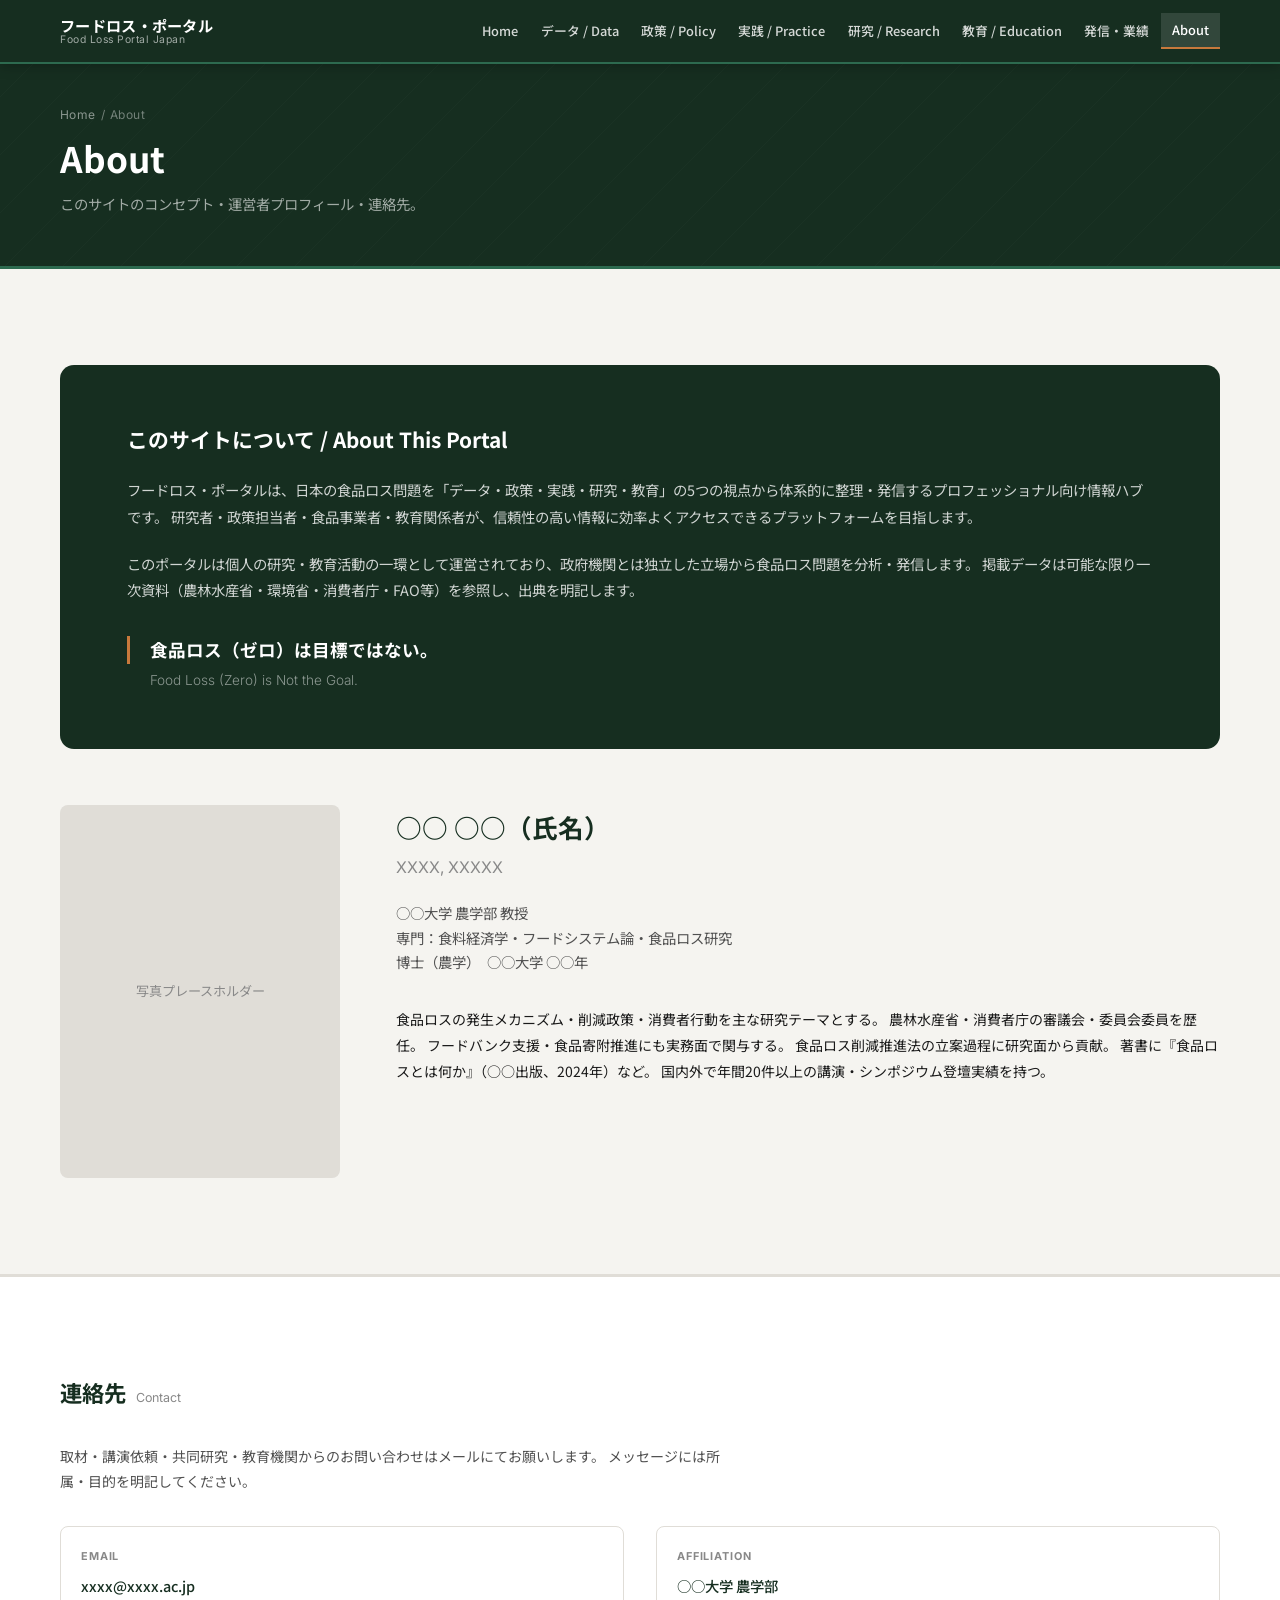
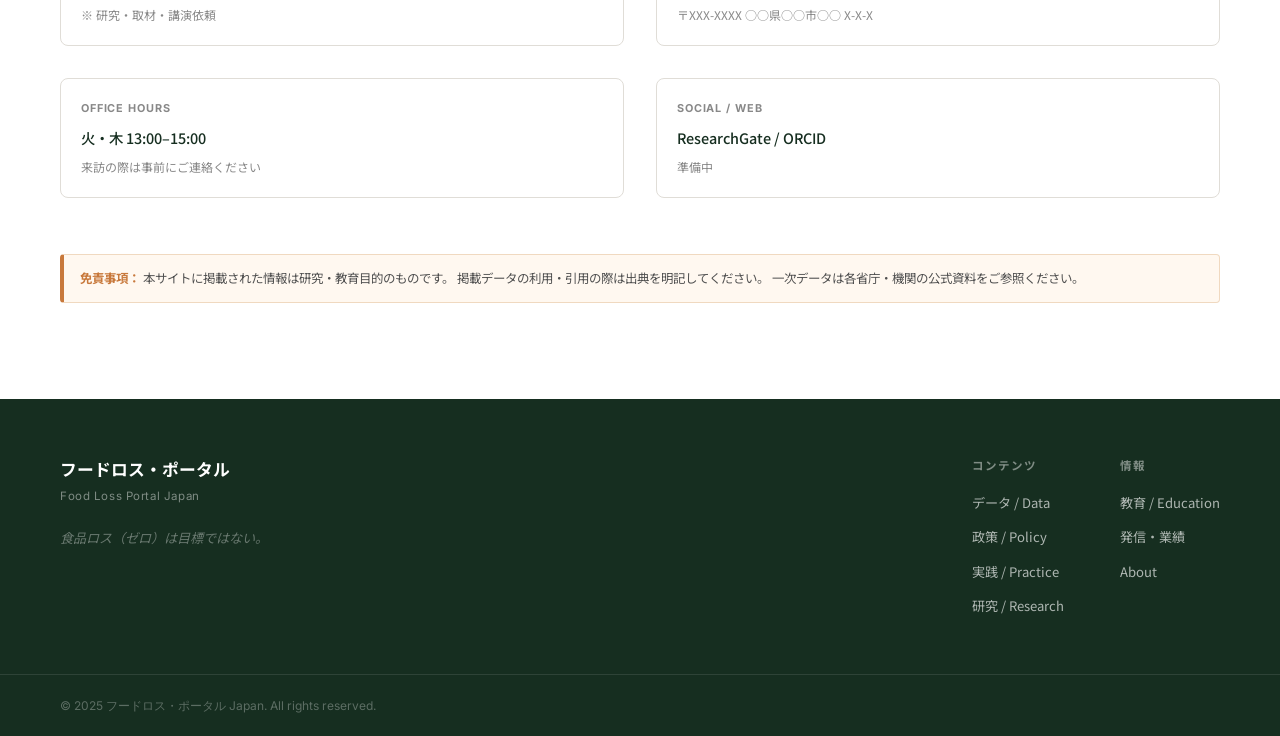
==== about.html @ 2dd3fa4f "first commit" ====
<!DOCTYPE html>
<html lang="ja">
<head>
  <meta charset="UTF-8">
  <meta name="viewport" content="width=device-width, initial-scale=1.0">
  <title>About | フードロス・ポータル</title>
  <link rel="preconnect" href="https://fonts.googleapis.com">
  <link rel="preconnect" href="https://fonts.gstatic.com" crossorigin>
  <link href="https://fonts.googleapis.com/css2?family=Noto+Sans+JP:wght@300;400;500;700&family=Inter:wght@300;400;500;600;700&display=swap" rel="stylesheet">
  <link rel="stylesheet" href="css/style.css">
  <link rel="stylesheet" href="css/pages.css">
  <style>
    .contact-grid {
      display: grid;
      grid-template-columns: 1fr 1fr;
      gap: var(--sp-lg);
      margin-top: var(--sp-lg);
    }
    .contact-item {
      background: var(--c-surface);
      border: 1px solid var(--c-border);
      border-radius: var(--radius-md);
      padding: var(--sp-md);
      display: flex;
      flex-direction: column;
      gap: 0.4rem;
    }
    .contact-label {
      font-family: var(--font-en);
      font-size: 0.68rem;
      font-weight: 700;
      letter-spacing: 0.08em;
      color: var(--c-text-muted);
      text-transform: uppercase;
    }
    .contact-value {
      font-size: 0.9rem;
      color: var(--c-primary);
      font-weight: 500;
    }
    .contact-note { font-size: 0.75rem; color: var(--c-text-muted); }

    .site-concept-box {
      background: var(--c-primary);
      border-radius: var(--radius-lg);
      padding: var(--sp-xl) calc(var(--sp-xl) * 1.2);
      color: rgba(255,255,255,0.8);
      margin-bottom: var(--sp-xl);
    }
    .site-concept-box h2 { font-size: 1.3rem; color: #fff; margin-bottom: var(--sp-md); }
    .site-concept-box p { font-size: 0.9rem; line-height: 1.85; margin-bottom: var(--sp-md); }
    .site-concept-tagline {
      font-size: 1.1rem;
      font-weight: 700;
      color: #fff;
      border-left: 3px solid var(--c-accent);
      padding-left: var(--sp-md);
      margin-top: var(--sp-lg);
      line-height: 1.6;
    }
    .site-concept-tagline-en {
      font-family: var(--font-en);
      font-size: 0.85rem;
      font-weight: 300;
      color: rgba(255,255,255,0.5);
      margin-top: 0.3rem;
      padding-left: calc(var(--sp-md) + 3px);
    }

    @media (max-width: 640px) {
      .contact-grid { grid-template-columns: 1fr; }
    }
  </style>
</head>
<body>

  <header class="site-header" id="site-header">
    <div class="header-inner">
      <a href="index.html" class="nav-brand">
        <span class="brand-ja">フードロス・ポータル</span>
        <span class="brand-en">Food Loss Portal Japan</span>
      </a>
      <nav class="nav-main" id="nav-main">
        <ul>
          <li><a href="index.html">Home</a></li>
          <li><a href="data.html"><span lang="ja">データ</span> / Data</a></li>
          <li><a href="policy.html"><span lang="ja">政策</span> / Policy</a></li>
          <li><a href="practice.html"><span lang="ja">実践</span> / Practice</a></li>
          <li><a href="research.html"><span lang="ja">研究</span> / Research</a></li>
          <li><a href="education.html"><span lang="ja">教育</span> / Education</a></li>
          <li><a href="outreach.html"><span lang="ja">発信・業績</span></a></li>
          <li><a href="about.html" class="active">About</a></li>
        </ul>
      </nav>
      <button class="nav-toggle" id="nav-toggle" aria-expanded="false" aria-controls="nav-main" aria-label="メニューを開閉する">
        <span></span><span></span><span></span>
      </button>
    </div>
  </header>

  <section class="page-hero">
    <div class="container">
      <p class="page-breadcrumb"><a href="index.html">Home</a><span class="sep">/</span>About</p>
      <h1 class="page-title">
        <span lang="ja">About</span>
      </h1>
      <p class="page-desc" lang="ja">
        このサイトのコンセプト・運営者プロフィール・連絡先。
      </p>
    </div>
  </section>

  <main>

    <!-- サイトコンセプト -->
    <section class="data-section">
      <div class="container">
        <div class="site-concept-box">
          <h2>このサイトについて / About This Portal</h2>
          <p lang="ja">
            フードロス・ポータルは、日本の食品ロス問題を「データ・政策・実践・研究・教育」の5つの視点から体系的に整理・発信するプロフェッショナル向け情報ハブです。
            研究者・政策担当者・食品事業者・教育関係者が、信頼性の高い情報に効率よくアクセスできるプラットフォームを目指します。
          </p>
          <p lang="ja">
            このポータルは個人の研究・教育活動の一環として運営されており、政府機関とは独立した立場から食品ロス問題を分析・発信します。
            掲載データは可能な限り一次資料（農林水産省・環境省・消費者庁・FAO等）を参照し、出典を明記します。
          </p>
          <div class="site-concept-tagline" lang="ja">食品ロス（ゼロ）は目標ではない。</div>
          <div class="site-concept-tagline-en">Food Loss (Zero) is Not the Goal.</div>
        </div>

        <!-- プロフィール -->
        <div class="profile-grid">
          <div class="profile-photo" lang="ja">写真プレースホルダー</div>
          <div>
            <div class="profile-name" lang="ja">○○ ○○（氏名）</div>
            <div class="profile-name-en">XXXX, XXXXX</div>
            <div class="profile-affiliation" lang="ja">
              ○○大学 農学部 教授<br>
              専門：食料経済学・フードシステム論・食品ロス研究<br>
              博士（農学）　○○大学 ○○年
            </div>
            <div class="profile-bio" lang="ja">
              食品ロスの発生メカニズム・削減政策・消費者行動を主な研究テーマとする。
              農林水産省・消費者庁の審議会・委員会委員を歴任。
              フードバンク支援・食品寄附推進にも実務面で関与する。
              食品ロス削減推進法の立案過程に研究面から貢献。
              著書に『食品ロスとは何か』（○○出版、2024年）など。
              国内外で年間20件以上の講演・シンポジウム登壇実績を持つ。
            </div>
          </div>
        </div>
      </div>
    </section>

    <!-- 連絡先 -->
    <section class="data-section" id="contact" style="background: var(--c-surface);">
      <div class="container">
        <div class="data-section-header">
          <h2>連絡先 <span class="en-sub">Contact</span></h2>
        </div>
        <p class="section-lead" lang="ja">
          取材・講演依頼・共同研究・教育機関からのお問い合わせはメールにてお願いします。
          メッセージには所属・目的を明記してください。
        </p>
        <div class="contact-grid">
          <div class="contact-item">
            <div class="contact-label">Email</div>
            <div class="contact-value">xxxx@xxxx.ac.jp</div>
            <div class="contact-note" lang="ja">※ 研究・取材・講演依頼</div>
          </div>
          <div class="contact-item">
            <div class="contact-label">Affiliation</div>
            <div class="contact-value" lang="ja">○○大学 農学部</div>
            <div class="contact-note">〒XXX-XXXX ○○県○○市○○ X-X-X</div>
          </div>
          <div class="contact-item">
            <div class="contact-label">Office Hours</div>
            <div class="contact-value" lang="ja">火・木 13:00–15:00</div>
            <div class="contact-note" lang="ja">来訪の際は事前にご連絡ください</div>
          </div>
          <div class="contact-item">
            <div class="contact-label">Social / Web</div>
            <div class="contact-value">ResearchGate / ORCID</div>
            <div class="contact-note" lang="ja">準備中</div>
          </div>
        </div>

        <div class="method-note" style="margin-top: var(--sp-xl);">
          <strong>免責事項：</strong>
          本サイトに掲載された情報は研究・教育目的のものです。
          掲載データの利用・引用の際は出典を明記してください。
          一次データは各省庁・機関の公式資料をご参照ください。
        </div>
      </div>
    </section>

  </main>

  <footer class="site-footer">
    <div class="container footer-inner">
      <div class="footer-brand">
        <p class="footer-title">フードロス・ポータル</p>
        <p class="footer-subtitle">Food Loss Portal Japan</p>
        <p class="footer-tagline">食品ロス（ゼロ）は目標ではない。</p>
      </div>
      <nav class="footer-nav">
        <div class="footer-nav-col">
          <h4>コンテンツ</h4>
          <ul>
            <li><a href="data.html">データ / Data</a></li>
            <li><a href="policy.html">政策 / Policy</a></li>
            <li><a href="practice.html">実践 / Practice</a></li>
            <li><a href="research.html">研究 / Research</a></li>
          </ul>
        </div>
        <div class="footer-nav-col">
          <h4>情報</h4>
          <ul>
            <li><a href="education.html">教育 / Education</a></li>
            <li><a href="outreach.html">発信・業績</a></li>
            <li><a href="about.html">About</a></li>
          </ul>
        </div>
      </nav>
    </div>
    <div class="footer-bottom">
      <div class="container">
        <p>&copy; 2025 フードロス・ポータル Japan. All rights reserved.</p>
      </div>
    </div>
  </footer>

  <script src="js/main.js"></script>
</body>
</html>
---- css/style.css ----
/* ==========================================================
   FOOD LOSS PORTAL JAPAN — Main Stylesheet
   ========================================================== */

/* ---------- Custom Properties ---------- */
:root {
  /* Palette */
  --c-primary:        #162E20;   /* deep forest green */
  --c-primary-mid:    #1E4030;
  --c-primary-light:  #2D6A4F;
  --c-accent:         #C8793C;   /* warm amber */
  --c-accent-light:   #E09B5C;
  --c-bg:             #F5F4F0;   /* warm off-white */
  --c-surface:        #FFFFFF;
  --c-text:           #1A1A1A;
  --c-text-sub:       #505050;
  --c-text-muted:     #888888;
  --c-border:         #E0DDD7;
  --c-border-dark:    #C8C4BC;

  /* Typography */
  --font-jp: 'Noto Sans JP', 'Hiragino Kaku Gothic Pro', 'Yu Gothic Medium', 'Yu Gothic', sans-serif;
  --font-en: 'Inter', 'Helvetica Neue', Arial, sans-serif;

  /* Spacing */
  --sp-xs:  0.375rem;
  --sp-sm:  0.75rem;
  --sp-md:  1.25rem;
  --sp-lg:  2rem;
  --sp-xl:  3.5rem;
  --sp-2xl: 6rem;

  /* Sizes */
  --nav-h:       64px;
  --max-w:       1160px;
  --radius-sm:   4px;
  --radius-md:   8px;
  --radius-lg:   14px;

  /* Shadows */
  --sh-sm: 0 1px 4px rgba(0,0,0,0.07);
  --sh-md: 0 4px 16px rgba(0,0,0,0.09);
  --sh-lg: 0 8px 32px rgba(0,0,0,0.12);
}

/* ---------- Reset ---------- */
*, *::before, *::after { box-sizing: border-box; margin: 0; padding: 0; }
html { scroll-behavior: smooth; -webkit-text-size-adjust: 100%; }
body {
  font-family: var(--font-jp);
  font-size: 1rem;
  line-height: 1.75;
  color: var(--c-text);
  background: var(--c-bg);
}
img, svg { display: block; max-width: 100%; }
a { color: inherit; text-decoration: none; }
ul { list-style: none; }
button { cursor: pointer; background: none; border: none; font: inherit; }

/* ---------- Utility ---------- */
.container {
  width: min(var(--max-w), 100% - 2rem);
  margin-inline: auto;
}
.en { font-family: var(--font-en); }

/* ==========================================================
   HEADER / NAVIGATION
   ========================================================== */
.site-header {
  position: sticky;
  top: 0;
  z-index: 100;
  height: var(--nav-h);
  background: var(--c-primary);
  border-bottom: 2px solid var(--c-primary-light);
  box-shadow: 0 2px 12px rgba(0,0,0,0.25);
}

.header-inner {
  display: flex;
  align-items: center;
  justify-content: space-between;
  height: 100%;
  width: min(var(--max-w), 100% - 2rem);
  margin-inline: auto;
  gap: var(--sp-md);
}

/* Brand */
.nav-brand {
  display: flex;
  flex-direction: column;
  line-height: 1.2;
  flex-shrink: 0;
}
.brand-ja {
  font-size: 0.95rem;
  font-weight: 700;
  color: #fff;
  letter-spacing: 0.02em;
}
.brand-en {
  font-family: var(--font-en);
  font-size: 0.65rem;
  font-weight: 400;
  color: rgba(255,255,255,0.6);
  letter-spacing: 0.05em;
}

/* Nav links */
.nav-main ul {
  display: flex;
  align-items: center;
  gap: 0;
}
.nav-main a {
  display: block;
  padding: 0.35rem 0.7rem;
  font-size: 0.8rem;
  font-weight: 500;
  color: rgba(255,255,255,0.82);
  border-radius: var(--radius-sm);
  transition: color 0.2s, background 0.2s;
  white-space: nowrap;
}
.nav-main a:hover,
.nav-main a.active {
  color: #fff;
  background: rgba(255,255,255,0.12);
}
.nav-main a.active {
  border-bottom: 2px solid var(--c-accent);
  border-radius: 0;
}

/* Hamburger */
.nav-toggle {
  display: none;
  flex-direction: column;
  gap: 5px;
  padding: 6px;
  flex-shrink: 0;
}
.nav-toggle span {
  display: block;
  width: 22px;
  height: 2px;
  background: rgba(255,255,255,0.85);
  border-radius: 2px;
  transition: transform 0.25s, opacity 0.25s;
}
.nav-toggle.open span:nth-child(1) { transform: translateY(7px) rotate(45deg); }
.nav-toggle.open span:nth-child(2) { opacity: 0; }
.nav-toggle.open span:nth-child(3) { transform: translateY(-7px) rotate(-45deg); }

/* ==========================================================
   HERO
   ========================================================== */
.hero {
  position: relative;
  min-height: 88vh;
  display: flex;
  align-items: center;
  background: var(--c-primary);
  overflow: hidden;
}

/* Geometric background accent */
.hero-bg-accent {
  position: absolute;
  inset: 0;
  background:
    linear-gradient(135deg, rgba(44,106,79,0.5) 0%, transparent 60%),
    repeating-linear-gradient(
      -45deg,
      transparent,
      transparent 40px,
      rgba(255,255,255,0.018) 40px,
      rgba(255,255,255,0.018) 41px
    );
  pointer-events: none;
}

.hero-content {
  position: relative;
  z-index: 1;
  padding-block: var(--sp-2xl);
}

.hero-tagline {
  margin-bottom: var(--sp-lg);
}

.tagline-ja {
  font-size: clamp(2.4rem, 6vw, 4rem);
  font-weight: 700;
  color: #fff;
  line-height: 1.25;
  letter-spacing: -0.01em;
}

.tagline-divider {
  width: 3rem;
  height: 2px;
  background: var(--c-accent);
  margin-block: var(--sp-md);
}

.tagline-en {
  font-family: var(--font-en);
  font-size: clamp(1.2rem, 3vw, 2rem);
  font-weight: 300;
  color: rgba(255,255,255,0.65);
  line-height: 1.35;
  letter-spacing: 0.01em;
}

.hero-sub {
  font-size: clamp(0.875rem, 1.8vw, 1rem);
  color: rgba(255,255,255,0.6);
  line-height: 1.85;
  margin-bottom: var(--sp-xl);
  max-width: 520px;
}

.hero-cta {
  display: flex;
  flex-wrap: wrap;
  gap: var(--sp-sm);
}

/* Buttons */
.btn {
  display: inline-flex;
  align-items: center;
  gap: 0.4em;
  padding: 0.7rem 1.6rem;
  font-family: var(--font-jp);
  font-size: 0.875rem;
  font-weight: 500;
  border-radius: var(--radius-sm);
  transition: all 0.2s;
}
.btn-primary {
  background: var(--c-accent);
  color: #fff;
  border: 1.5px solid var(--c-accent);
}
.btn-primary:hover {
  background: var(--c-accent-light);
  border-color: var(--c-accent-light);
  transform: translateY(-1px);
  box-shadow: var(--sh-md);
}
.btn-ghost {
  background: transparent;
  color: rgba(255,255,255,0.8);
  border: 1.5px solid rgba(255,255,255,0.3);
}
.btn-ghost:hover {
  background: rgba(255,255,255,0.1);
  border-color: rgba(255,255,255,0.6);
  color: #fff;
}

/* ==========================================================
   SHARED SECTION LAYOUT
   ========================================================== */
.section {
  padding-block: var(--sp-2xl);
}

.section-header {
  display: flex;
  align-items: baseline;
  justify-content: space-between;
  flex-wrap: wrap;
  gap: var(--sp-sm);
  margin-bottom: var(--sp-xl);
  padding-bottom: var(--sp-md);
  border-bottom: 1px solid var(--c-border-dark);
}
.section-header h2 {
  display: flex;
  flex-wrap: wrap;
  align-items: baseline;
  gap: 0.5rem;
  font-size: 1.5rem;
  font-weight: 700;
  color: var(--c-primary);
}
.en-label {
  font-family: var(--font-en);
  font-size: 0.85rem;
  font-weight: 400;
  color: var(--c-text-muted);
  letter-spacing: 0.03em;
}
.section-note {
  font-size: 0.78rem;
  color: var(--c-text-muted);
}
.view-all {
  font-family: var(--font-en);
  font-size: 0.82rem;
  color: var(--c-primary-light);
  font-weight: 500;
  transition: color 0.2s;
  flex-shrink: 0;
}
.view-all:hover { color: var(--c-accent); }

/* ==========================================================
   METRICS
   ========================================================== */
.metrics-section { background: var(--c-surface); }

.metrics-grid {
  display: grid;
  grid-template-columns: repeat(auto-fit, minmax(220px, 1fr));
  gap: var(--sp-md);
}

.metric-card {
  padding: var(--sp-lg);
  border: 1px solid var(--c-border);
  border-radius: var(--radius-md);
  background: var(--c-bg);
  border-left: 4px solid var(--c-border-dark);
  transition: box-shadow 0.2s, transform 0.2s;
}
.metric-card:hover {
  box-shadow: var(--sh-md);
  transform: translateY(-2px);
}
.metric-card.accent-card {
  border-left-color: var(--c-accent);
  background: #fdf8f4;
}

.metric-number {
  font-family: var(--font-en);
  font-size: 2.6rem;
  font-weight: 700;
  color: var(--c-primary);
  line-height: 1;
  margin-bottom: 0.4rem;
}
.metric-unit {
  font-size: 1rem;
  font-weight: 400;
  font-family: var(--font-jp);
  margin-left: 0.15em;
  color: var(--c-text-sub);
}
.metric-desc p {
  font-size: 0.85rem;
  color: var(--c-text-sub);
  line-height: 1.45;
}
.metric-desc p.en {
  font-size: 0.78rem;
  color: var(--c-text-muted);
  margin-top: 0.15rem;
}
.metric-delta {
  margin-top: var(--sp-sm);
  font-size: 0.75rem;
  color: var(--c-text-muted);
}
.delta-down { color: #2D7A40; font-weight: 500; }

/* ==========================================================
   CONTENTS GRID
   ========================================================== */
.contents-section { background: var(--c-bg); }

.contents-grid {
  display: grid;
  grid-template-columns: repeat(auto-fill, minmax(300px, 1fr));
  gap: var(--sp-sm);
}

.content-card {
  display: grid;
  grid-template-columns: 2.5rem 1fr auto;
  align-items: center;
  gap: var(--sp-md);
  padding: var(--sp-md) var(--sp-lg);
  background: var(--c-surface);
  border: 1px solid var(--c-border);
  border-radius: var(--radius-md);
  transition: border-color 0.2s, box-shadow 0.2s, transform 0.2s;
  cursor: pointer;
}
.content-card:hover {
  border-color: var(--c-primary-light);
  box-shadow: var(--sh-md);
  transform: translateY(-2px);
}
.content-card:hover .card-arrow {
  color: var(--c-accent);
  transform: translateX(4px);
}

.card-marker {
  font-family: var(--font-en);
  font-size: 0.7rem;
  font-weight: 700;
  letter-spacing: 0.08em;
  color: var(--c-text-muted);
  padding-top: 0.1rem;
}

.card-body h3 {
  font-size: 1rem;
  font-weight: 700;
  color: var(--c-primary);
  margin-bottom: 0.3rem;
}
.card-en {
  font-family: var(--font-en);
  font-size: 0.75rem;
  font-weight: 400;
  color: var(--c-text-muted);
}
.card-body p {
  font-size: 0.8rem;
  color: var(--c-text-sub);
  line-height: 1.55;
}

.card-arrow {
  font-family: var(--font-en);
  font-size: 1.1rem;
  color: var(--c-text-muted);
  transition: color 0.2s, transform 0.2s;
  flex-shrink: 0;
}

.content-card--about {
  grid-column: 1 / -1;
}
@media (min-width: 920px) {
  .content-card--about { grid-column: auto; }
}

/* ==========================================================
   UPDATES
   ========================================================== */
.updates-section { background: var(--c-surface); }

.updates-list {
  display: flex;
  flex-direction: column;
  gap: 0;
}

.update-item {
  display: grid;
  grid-template-columns: 5.5rem 5rem 1fr;
  align-items: center;
  gap: var(--sp-md);
  padding: var(--sp-md) 0;
  border-bottom: 1px solid var(--c-border);
}
.update-item:first-child { border-top: 1px solid var(--c-border); }

.update-date {
  font-family: var(--font-en);
  font-size: 0.8rem;
  color: var(--c-text-muted);
  letter-spacing: 0.03em;
  white-space: nowrap;
}
.update-tag {
  display: inline-block;
  padding: 0.15rem 0.6rem;
  font-size: 0.72rem;
  font-weight: 500;
  border-radius: 2px;
  text-align: center;
  white-space: nowrap;
}
.tag-data     { background: #E3EFF7; color: #1A5276; }
.tag-policy   { background: #E8F5E9; color: #1B5E20; }
.tag-research { background: #F3E5F5; color: #4A148C; }
.tag-practice { background: #FFF3E0; color: #BF360C; }

.update-text {
  font-size: 0.875rem;
  color: var(--c-text);
  line-height: 1.6;
}

/* ==========================================================
   FOOTER
   ========================================================== */
.site-footer {
  background: var(--c-primary);
  color: rgba(255,255,255,0.7);
}

.footer-inner {
  display: grid;
  grid-template-columns: 1fr auto;
  gap: var(--sp-xl);
  padding-block: var(--sp-xl);
  align-items: start;
}

.footer-title {
  font-size: 1.05rem;
  font-weight: 700;
  color: #fff;
}
.footer-subtitle {
  font-family: var(--font-en);
  font-size: 0.72rem;
  letter-spacing: 0.05em;
  color: rgba(255,255,255,0.45);
  margin-top: 0.15rem;
}
.footer-tagline {
  margin-top: var(--sp-md);
  font-size: 0.82rem;
  color: rgba(255,255,255,0.35);
  font-style: italic;
}

.footer-nav {
  display: flex;
  gap: var(--sp-xl);
}
.footer-nav-col h4 {
  font-size: 0.72rem;
  font-weight: 700;
  letter-spacing: 0.08em;
  text-transform: uppercase;
  color: rgba(255,255,255,0.45);
  margin-bottom: var(--sp-sm);
}
.footer-nav-col li + li { margin-top: 0.4rem; }
.footer-nav-col a {
  font-size: 0.82rem;
  color: rgba(255,255,255,0.65);
  transition: color 0.2s;
}
.footer-nav-col a:hover { color: #fff; }

.footer-bottom {
  border-top: 1px solid rgba(255,255,255,0.1);
  padding-block: var(--sp-md);
}
.footer-bottom p {
  font-family: var(--font-en);
  font-size: 0.75rem;
  color: rgba(255,255,255,0.3);
}

/* ==========================================================
   RESPONSIVE
   ========================================================== */
@media (max-width: 860px) {
  .nav-toggle { display: flex; }

  .nav-main {
    display: none;
    position: absolute;
    top: var(--nav-h);
    left: 0;
    right: 0;
    background: var(--c-primary-mid);
    border-top: 1px solid rgba(255,255,255,0.1);
    padding: var(--sp-sm) 0;
    box-shadow: var(--sh-lg);
  }
  .nav-main.open { display: block; }
  .nav-main ul { flex-direction: column; gap: 0; }
  .nav-main a {
    padding: 0.7rem 1.5rem;
    font-size: 0.9rem;
    border-radius: 0;
  }
  .nav-main a.active {
    border-bottom: none;
    border-left: 3px solid var(--c-accent);
    padding-left: calc(1.5rem - 3px);
  }
}

@media (max-width: 700px) {
  .hero { min-height: 80vh; }
  .tagline-ja { font-size: 2rem; }
  .tagline-en { font-size: 1.2rem; }

  .update-item {
    grid-template-columns: 4.5rem 1fr;
    grid-template-rows: auto auto;
  }
  .update-tag { grid-row: 2; grid-column: 2; justify-self: start; }
  .update-text { grid-column: 1 / -1; }

  .footer-inner {
    grid-template-columns: 1fr;
    gap: var(--sp-lg);
  }
  .footer-nav { flex-wrap: wrap; gap: var(--sp-lg); }
}

@media (max-width: 480px) {
  .content-card {
    grid-template-columns: 2rem 1fr auto;
    padding: var(--sp-md);
    gap: var(--sp-sm);
  }
  .metrics-grid { grid-template-columns: 1fr 1fr; }
  .metric-number { font-size: 1.9rem; }
}
---- css/pages.css ----
/* ==========================================================
   FOOD LOSS PORTAL — Pages Stylesheet
   (loaded in addition to style.css on inner pages)
   ========================================================== */

/* ---------- Page Hero (compact, dark) ---------- */
.page-hero {
  position: relative;
  background: var(--c-primary);
  padding: 2.5rem 0 3rem;
  border-bottom: 3px solid var(--c-primary-light);
  overflow: hidden;
}
.page-hero::before {
  content: '';
  position: absolute;
  inset: 0;
  background: repeating-linear-gradient(
    -45deg, transparent, transparent 40px,
    rgba(255,255,255,0.018) 40px, rgba(255,255,255,0.018) 41px
  );
  pointer-events: none;
}
.page-hero .container { position: relative; z-index: 1; }

.page-breadcrumb {
  font-family: var(--font-en);
  font-size: 0.75rem;
  color: rgba(255,255,255,0.4);
  letter-spacing: 0.04em;
  margin-bottom: 0.75rem;
}
.page-breadcrumb a { color: rgba(255,255,255,0.5); transition: color 0.2s; }
.page-breadcrumb a:hover { color: rgba(255,255,255,0.85); }
.page-breadcrumb .sep { margin: 0 0.4em; }

.page-title {
  display: flex;
  flex-wrap: wrap;
  align-items: baseline;
  gap: 0.8rem;
  font-size: clamp(1.5rem, 4vw, 2.2rem);
  font-weight: 700;
  color: #fff;
  margin-bottom: 0.75rem;
  line-height: 1.2;
}
.page-title-en {
  font-family: var(--font-en);
  font-size: 0.85em;
  font-weight: 300;
  color: rgba(255,255,255,0.45);
  letter-spacing: 0.02em;
}
.page-desc {
  font-size: 0.9rem;
  color: rgba(255,255,255,0.6);
  max-width: 560px;
  line-height: 1.85;
}

/* ---------- Section Jump Nav ---------- */
.section-jump {
  background: var(--c-surface);
  border-bottom: 1px solid var(--c-border);
  position: sticky;
  top: var(--nav-h);
  z-index: 90;
}
.section-jump ul {
  display: flex;
  gap: 0;
  overflow-x: auto;
  scrollbar-width: none;
}
.section-jump ul::-webkit-scrollbar { display: none; }
.section-jump a {
  display: block;
  padding: 0.75rem 1.25rem;
  font-size: 0.82rem;
  font-weight: 500;
  color: var(--c-text-sub);
  white-space: nowrap;
  border-bottom: 2px solid transparent;
  transition: color 0.2s, border-color 0.2s;
}
.section-jump a:hover { color: var(--c-primary); border-bottom-color: var(--c-border-dark); }
.section-jump a.active { color: var(--c-primary); border-bottom-color: var(--c-accent); }

/* ---------- Data Section ---------- */
.data-section {
  padding-block: var(--sp-2xl);
}
.data-section + .data-section {
  border-top: 3px solid var(--c-border);
}
.data-section-header {
  display: flex;
  align-items: baseline;
  flex-wrap: wrap;
  gap: var(--sp-sm);
  margin-bottom: var(--sp-lg);
}
.data-section-header h2 {
  font-size: 1.4rem;
  font-weight: 700;
  color: var(--c-primary);
  display: flex;
  align-items: baseline;
  gap: 0.6rem;
}
.data-section-header .en-sub {
  font-family: var(--font-en);
  font-size: 0.78rem;
  color: var(--c-text-muted);
  font-weight: 400;
}
.section-lead {
  font-size: 0.875rem;
  color: var(--c-text-sub);
  line-height: 1.8;
  max-width: 680px;
  margin-bottom: var(--sp-lg);
}

/* ---------- Stage Tabs ---------- */
.stage-nav {
  display: flex;
  gap: 0;
  border-bottom: 2px solid var(--c-border);
  margin-bottom: var(--sp-lg);
  overflow-x: auto;
  scrollbar-width: none;
}
.stage-nav::-webkit-scrollbar { display: none; }

.stage-tab {
  display: flex;
  flex-direction: column;
  align-items: flex-start;
  padding: 0.6rem 1.4rem 0.7rem;
  border: 1px solid transparent;
  border-bottom: 2px solid transparent;
  margin-bottom: -2px;
  border-radius: var(--radius-sm) var(--radius-sm) 0 0;
  cursor: pointer;
  transition: background 0.15s, color 0.15s;
  white-space: nowrap;
  text-align: left;
  font-family: var(--font-jp);
}
.stage-tab:hover { background: var(--c-bg); }
.stage-tab.active {
  background: var(--c-surface);
  border-color: var(--c-border);
  border-bottom-color: var(--c-surface);
}
.stage-num {
  font-family: var(--font-en);
  font-size: 0.65rem;
  font-weight: 700;
  letter-spacing: 0.06em;
  color: var(--c-text-muted);
  margin-bottom: 0.1rem;
}
.stage-tab.active .stage-num { color: var(--c-accent); }
.stage-label {
  font-size: 0.82rem;
  font-weight: 500;
  color: var(--c-text-sub);
}
.stage-tab.active .stage-label { color: var(--c-primary); }

.stage-panel { display: none; }
.stage-panel.active { display: block; }

/* ---------- Japan Featured Card ---------- */
.country-japan {
  display: grid;
  grid-template-columns: 1fr 1fr 1fr;
  gap: var(--sp-lg);
  background: var(--c-primary);
  border-radius: var(--radius-lg);
  padding: var(--sp-lg) calc(var(--sp-lg) * 1.2);
  margin-bottom: var(--sp-lg);
  color: rgba(255,255,255,0.85);
}
.cj-header {
  grid-column: 1 / -1;
  display: flex;
  align-items: center;
  gap: var(--sp-md);
  padding-bottom: var(--sp-md);
  border-bottom: 1px solid rgba(255,255,255,0.15);
}
.cj-flag { font-size: 2rem; line-height: 1; }
.cj-title { flex: 1; }
.cj-title h3 { font-size: 1.35rem; font-weight: 700; color: #fff; }
.cj-title span { font-family: var(--font-en); font-size: 0.82rem; color: rgba(255,255,255,0.5); }
.cj-badge {
  font-family: var(--font-en);
  font-size: 0.7rem;
  font-weight: 700;
  letter-spacing: 0.06em;
  background: var(--c-accent);
  color: #fff;
  padding: 0.25rem 0.7rem;
  border-radius: var(--radius-sm);
}
.cj-stat { }
.cj-stat-value {
  font-family: var(--font-en);
  font-size: 2rem;
  font-weight: 700;
  color: #fff;
  line-height: 1;
}
.cj-stat-unit { font-size: 0.9rem; font-weight: 400; font-family: var(--font-jp); margin-left: 0.1em; }
.cj-stat-label { font-size: 0.78rem; color: rgba(255,255,255,0.55); margin-top: 0.25rem; }
.cj-info { grid-column: 1 / -1; }
.cj-info dl { display: grid; grid-template-columns: auto 1fr; gap: 0.4rem var(--sp-md); }
.cj-info dt { font-size: 0.75rem; color: rgba(255,255,255,0.45); font-weight: 500; white-space: nowrap; }
.cj-info dd { font-size: 0.82rem; color: rgba(255,255,255,0.8); }

/* ---------- Country Grid ---------- */
.country-grid {
  display: grid;
  grid-template-columns: repeat(auto-fill, minmax(190px, 1fr));
  gap: 0.6rem;
}
.country-card {
  background: var(--c-surface);
  border: 1px solid var(--c-border);
  border-radius: var(--radius-md);
  padding: 0.9rem;
  transition: box-shadow 0.2s, border-color 0.2s;
}
.country-card:hover {
  box-shadow: var(--sh-sm);
  border-color: var(--c-border-dark);
}
.cc-head {
  display: flex;
  align-items: center;
  gap: 0.5rem;
  margin-bottom: 0.5rem;
}
.cc-flag { font-size: 1.25rem; line-height: 1; flex-shrink: 0; }
.cc-names { flex: 1; min-width: 0; }
.cc-name-ja { font-size: 0.82rem; font-weight: 600; color: var(--c-text); }
.cc-name-en { font-family: var(--font-en); font-size: 0.68rem; color: var(--c-text-muted); }
.cc-metric {
  display: flex;
  align-items: baseline;
  gap: 0.25rem;
  margin-bottom: 0.3rem;
}
.cc-value {
  font-family: var(--font-en);
  font-size: 1.4rem;
  font-weight: 700;
  color: var(--c-primary);
  line-height: 1;
}
.cc-value.no-data {
  font-size: 1rem;
  color: var(--c-text-muted);
}
.cc-unit { font-size: 0.7rem; color: var(--c-text-sub); }
.cc-source { font-size: 0.68rem; color: var(--c-text-muted); margin-bottom: 0.3rem; }
.cc-note { font-size: 0.72rem; color: var(--c-text-sub); line-height: 1.45; }

.region-label {
  font-family: var(--font-en);
  font-size: 0.7rem;
  font-weight: 700;
  letter-spacing: 0.08em;
  color: var(--c-text-muted);
  text-transform: uppercase;
  margin: var(--sp-lg) 0 var(--sp-sm);
  padding-bottom: 0.4rem;
  border-bottom: 1px solid var(--c-border);
}

/* ---------- Chart Wrapper ---------- */
.chart-card {
  background: var(--c-surface);
  border: 1px solid var(--c-border);
  border-radius: var(--radius-md);
  padding: var(--sp-lg);
  margin-bottom: var(--sp-md);
}
.chart-card-header {
  display: flex;
  justify-content: space-between;
  align-items: baseline;
  flex-wrap: wrap;
  gap: var(--sp-sm);
  margin-bottom: var(--sp-md);
  padding-bottom: var(--sp-sm);
  border-bottom: 1px solid var(--c-border);
}
.chart-card-header h3 {
  font-size: 0.95rem;
  font-weight: 600;
  color: var(--c-primary);
}
.chart-card-header .chart-period {
  font-family: var(--font-en);
  font-size: 0.75rem;
  color: var(--c-text-muted);
}
.chart-wrapper {
  position: relative;
  height: 380px;
}
.chart-source {
  margin-top: 0.75rem;
  font-size: 0.72rem;
  color: var(--c-text-muted);
  font-style: italic;
}
.chart-note {
  margin-top: 0.4rem;
  font-size: 0.72rem;
  color: var(--c-text-muted);
}

/* chart controls */
.chart-toggles {
  display: flex;
  flex-wrap: wrap;
  gap: 0.4rem;
  margin-bottom: var(--sp-md);
}
.chart-toggle-btn {
  padding: 0.3rem 0.8rem;
  font-size: 0.75rem;
  font-weight: 500;
  border-radius: 2rem;
  border: 1.5px solid var(--c-border-dark);
  color: var(--c-text-sub);
  transition: all 0.2s;
  font-family: var(--font-jp);
}
.chart-toggle-btn.active, .chart-toggle-btn:hover {
  background: var(--c-primary);
  border-color: var(--c-primary);
  color: #fff;
}

/* ---------- Methodology Note ---------- */
.method-note {
  background: #FFF8F0;
  border: 1px solid #F0D9C0;
  border-left: 4px solid var(--c-accent);
  border-radius: var(--radius-sm);
  padding: 0.8rem 1rem;
  font-size: 0.78rem;
  color: var(--c-text-sub);
  line-height: 1.65;
  margin-top: var(--sp-md);
}
.method-note strong { color: var(--c-accent); }

/* ---------- Placeholder / Skeleton Page ---------- */
.placeholder-section {
  padding-block: var(--sp-2xl);
}
.placeholder-box {
  background: var(--c-surface);
  border: 1.5px dashed var(--c-border-dark);
  border-radius: var(--radius-lg);
  padding: var(--sp-xl) var(--sp-lg);
  text-align: center;
  color: var(--c-text-muted);
}
.placeholder-box .ph-icon { font-size: 2.5rem; margin-bottom: var(--sp-sm); }
.placeholder-box h3 { font-size: 1rem; font-weight: 600; color: var(--c-text-sub); margin-bottom: 0.5rem; }
.placeholder-box p { font-size: 0.85rem; line-height: 1.7; max-width: 400px; margin-inline: auto; }

.coming-soon-grid {
  display: grid;
  grid-template-columns: repeat(auto-fill, minmax(260px, 1fr));
  gap: var(--sp-md);
  margin-top: var(--sp-lg);
}
.cs-card {
  background: var(--c-surface);
  border: 1px solid var(--c-border);
  border-radius: var(--radius-md);
  padding: var(--sp-md);
  border-left: 4px solid var(--c-border-dark);
}
.cs-card-tag {
  font-family: var(--font-en);
  font-size: 0.68rem;
  font-weight: 700;
  letter-spacing: 0.08em;
  color: var(--c-text-muted);
  text-transform: uppercase;
  margin-bottom: 0.5rem;
}
.cs-card h3 { font-size: 0.95rem; font-weight: 600; color: var(--c-primary); margin-bottom: 0.35rem; }
.cs-card p { font-size: 0.8rem; color: var(--c-text-sub); line-height: 1.6; }

/* About page */
.profile-grid {
  display: grid;
  grid-template-columns: 280px 1fr;
  gap: var(--sp-xl);
  align-items: start;
}
.profile-photo {
  width: 100%;
  aspect-ratio: 3/4;
  background: var(--c-border);
  border-radius: var(--radius-md);
  display: flex;
  align-items: center;
  justify-content: center;
  color: var(--c-text-muted);
  font-size: 0.82rem;
}
.profile-name { font-size: 1.6rem; font-weight: 700; color: var(--c-primary); margin-bottom: 0.25rem; }
.profile-name-en { font-family: var(--font-en); font-size: 1rem; color: var(--c-text-muted); margin-bottom: var(--sp-md); }
.profile-affiliation { font-size: 0.9rem; color: var(--c-text-sub); line-height: 1.7; margin-bottom: var(--sp-lg); }
.profile-bio { font-size: 0.875rem; color: var(--c-text); line-height: 1.85; }

/* Outreach list */
.works-list { display: flex; flex-direction: column; gap: var(--sp-md); }
.work-item {
  display: grid;
  grid-template-columns: 5rem 1fr;
  gap: var(--sp-md);
  padding: var(--sp-md);
  background: var(--c-surface);
  border: 1px solid var(--c-border);
  border-radius: var(--radius-md);
}
.work-year { font-family: var(--font-en); font-size: 0.85rem; color: var(--c-text-muted); font-weight: 500; padding-top: 0.1rem; }
.work-title { font-size: 0.9rem; font-weight: 600; color: var(--c-primary); margin-bottom: 0.3rem; }
.work-meta { font-size: 0.78rem; color: var(--c-text-sub); }
.work-tag {
  display: inline-block;
  font-size: 0.68rem;
  padding: 0.1rem 0.5rem;
  border-radius: 2px;
  font-weight: 600;
  margin-right: 0.4rem;
}
.tag-book    { background: #EAF0FB; color: #1A3A7A; }
.tag-paper   { background: #F0EAF9; color: #4A1A7A; }
.tag-lecture { background: #EAF6EE; color: #1A5A2A; }
.tag-media   { background: #FFF0EA; color: #7A3A1A; }

/* ---------- Responsive ---------- */
@media (max-width: 860px) {
  .country-japan {
    grid-template-columns: 1fr 1fr;
  }
  .cj-info { grid-column: 1 / -1; }
  .cj-info dl { grid-template-columns: 1fr; }
  .cj-info dt { margin-top: 0.4rem; }
}
@media (max-width: 640px) {
  .country-japan { grid-template-columns: 1fr; padding: var(--sp-md); }
  .cj-header { grid-column: 1; }
  .chart-wrapper { height: 280px; }
  .profile-grid { grid-template-columns: 1fr; }
  .work-item { grid-template-columns: 1fr; gap: 0.25rem; }
  .work-year { font-size: 0.78rem; }
}
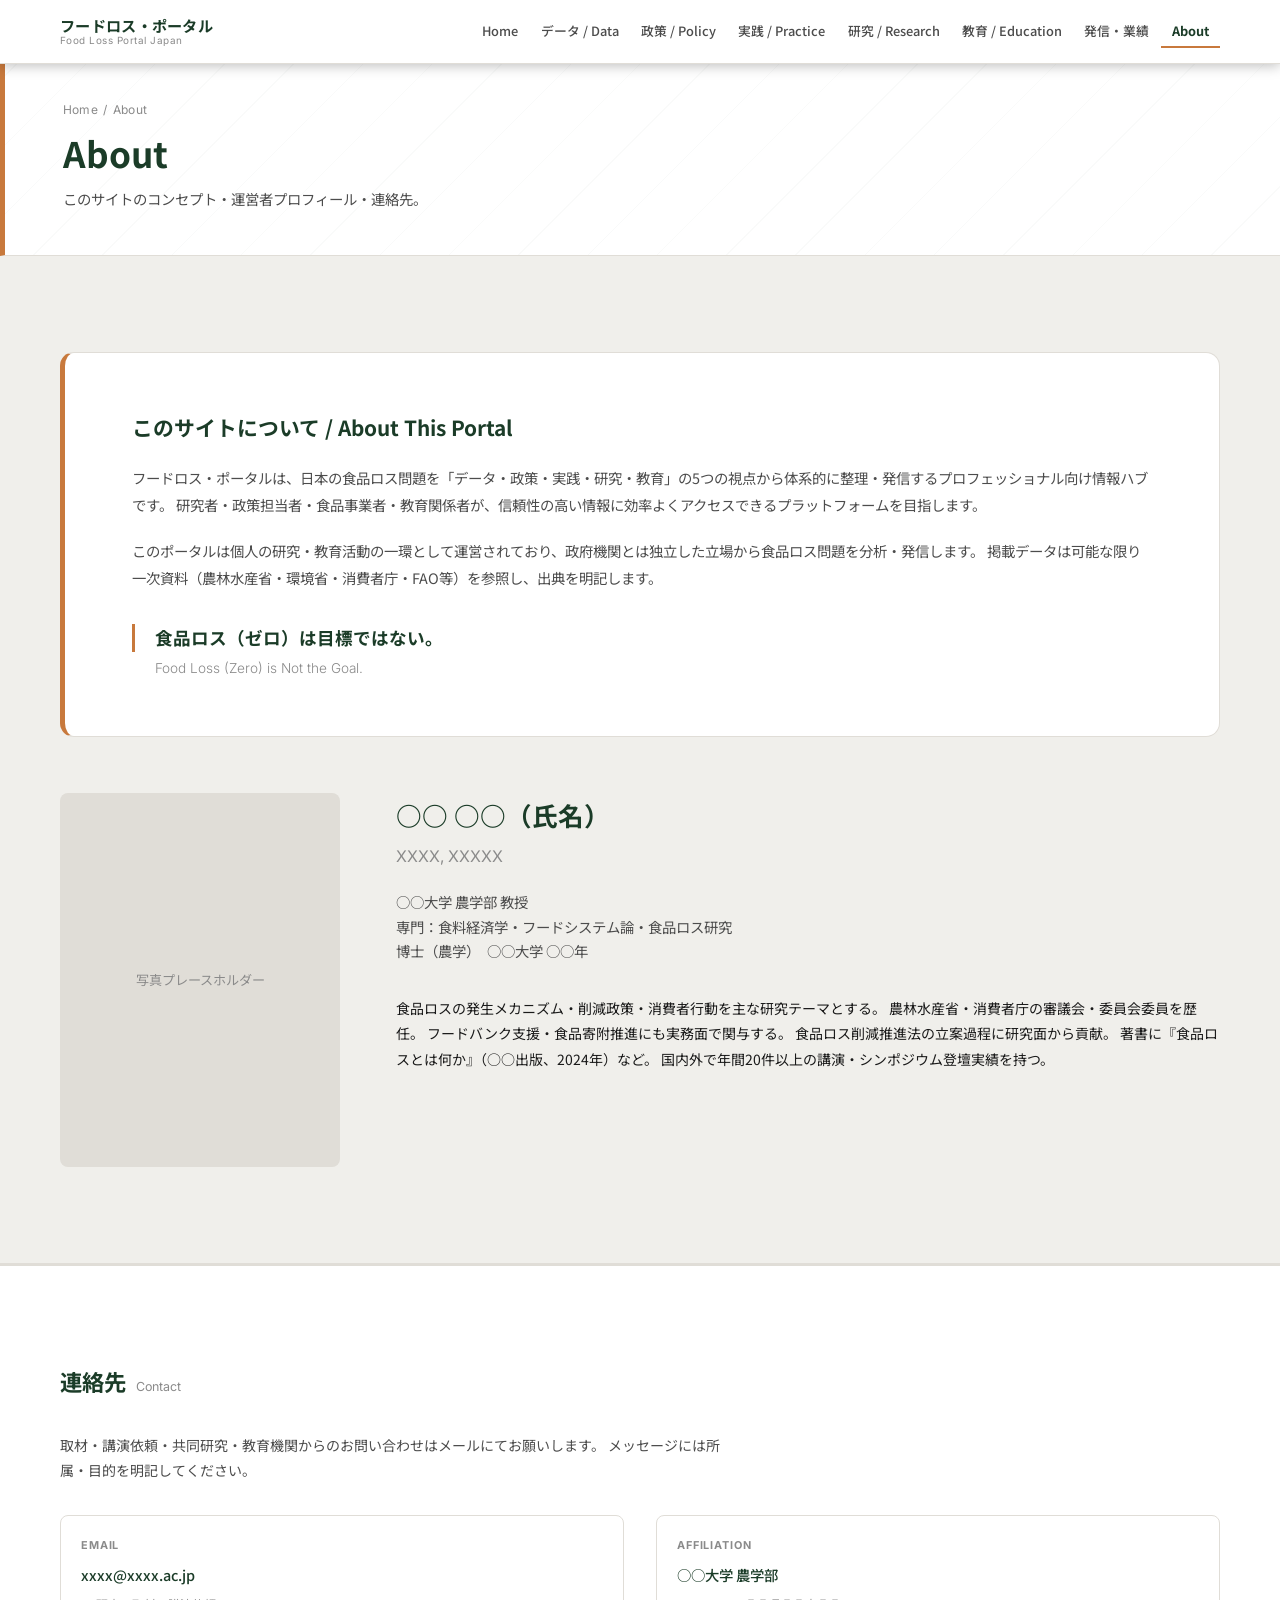
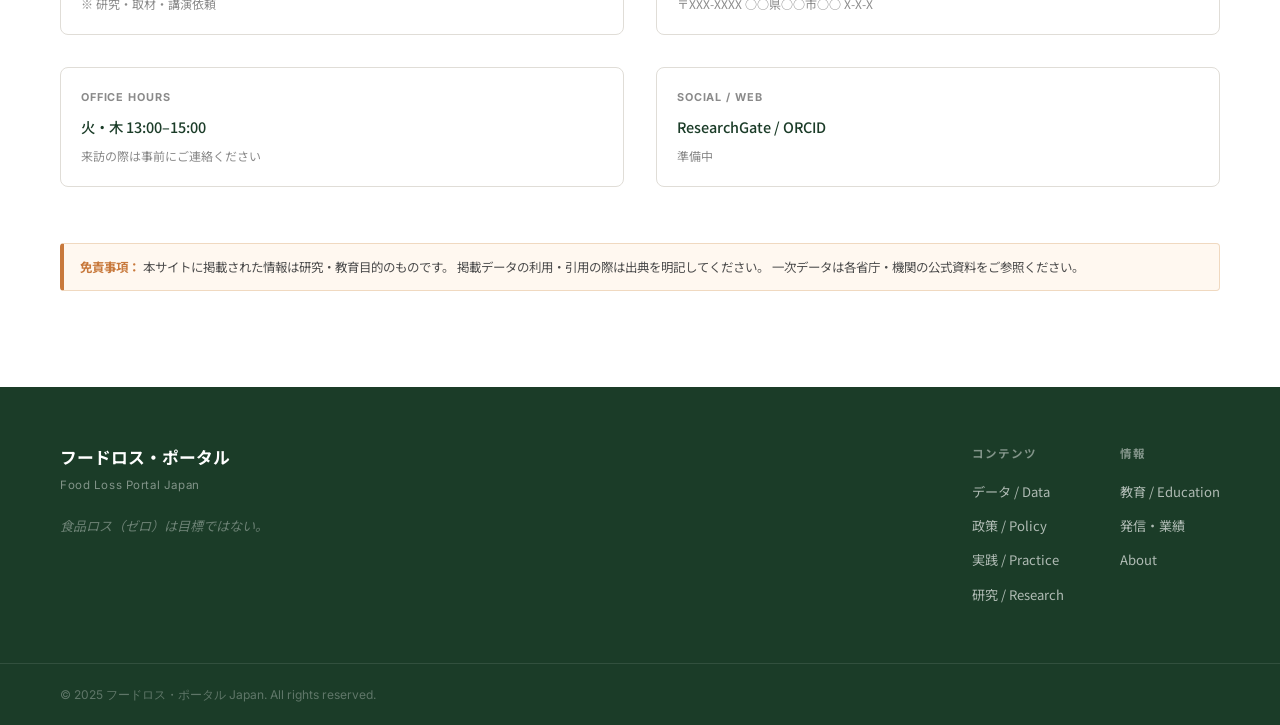
==== commit eba3a58e: "redesign: Wixサイトに合わせたライト系テーマへ変更（白ナビ・薄グレー背景・オレンジアクセント）" ====
--- a/about.html
+++ b/about.html
@@ -41,18 +41,20 @@
     .contact-note { font-size: 0.75rem; color: var(--c-text-muted); }
 
     .site-concept-box {
-      background: var(--c-primary);
+      background: var(--c-surface);
+      border: 1px solid var(--c-border);
+      border-left: 5px solid var(--c-accent);
       border-radius: var(--radius-lg);
       padding: var(--sp-xl) calc(var(--sp-xl) * 1.2);
-      color: rgba(255,255,255,0.8);
+      color: var(--c-text-sub);
       margin-bottom: var(--sp-xl);
     }
-    .site-concept-box h2 { font-size: 1.3rem; color: #fff; margin-bottom: var(--sp-md); }
+    .site-concept-box h2 { font-size: 1.3rem; color: var(--c-primary); margin-bottom: var(--sp-md); }
     .site-concept-box p { font-size: 0.9rem; line-height: 1.85; margin-bottom: var(--sp-md); }
     .site-concept-tagline {
       font-size: 1.1rem;
       font-weight: 700;
-      color: #fff;
+      color: var(--c-primary);
       border-left: 3px solid var(--c-accent);
       padding-left: var(--sp-md);
       margin-top: var(--sp-lg);
@@ -62,7 +64,7 @@
       font-family: var(--font-en);
       font-size: 0.85rem;
       font-weight: 300;
-      color: rgba(255,255,255,0.5);
+      color: var(--c-text-muted);
       margin-top: 0.3rem;
       padding-left: calc(var(--sp-md) + 3px);
     }
--- a/css/style.css
+++ b/css/style.css
@@ -1,25 +1,25 @@
 /* ==========================================================
-   FOOD LOSS PORTAL JAPAN — Main Stylesheet
+   FOOD LOSS PORTAL JAPAN — Main Stylesheet  (Light Theme)
    ========================================================== */
 
 /* ---------- Custom Properties ---------- */
 :root {
-  /* Palette */
-  --c-primary:        #162E20;   /* deep forest green */
-  --c-primary-mid:    #1E4030;
-  --c-primary-light:  #2D6A4F;
-  --c-accent:         #C8793C;   /* warm amber */
-  --c-accent-light:   #E09B5C;
-  --c-bg:             #F5F4F0;   /* warm off-white */
+  /* Palette — light theme */
+  --c-primary:        #1B3C28;   /* dark green — brand / headings */
+  --c-primary-mid:    #2D5A3D;
+  --c-primary-light:  #3D7A52;
+  --c-accent:         #C8793C;   /* orange-amber */
+  --c-accent-light:   #DF9B5A;
+  --c-bg:             #F0EFEB;   /* warm light gray */
   --c-surface:        #FFFFFF;
   --c-text:           #1A1A1A;
-  --c-text-sub:       #505050;
-  --c-text-muted:     #888888;
+  --c-text-sub:       #4C4C4C;
+  --c-text-muted:     #8A8A8A;
   --c-border:         #E0DDD7;
-  --c-border-dark:    #C8C4BC;
+  --c-border-dark:    #C4C0B8;
 
   /* Typography */
-  --font-jp: 'Noto Sans JP', 'Hiragino Kaku Gothic Pro', 'Yu Gothic Medium', 'Yu Gothic', sans-serif;
+  --font-jp: 'Noto Sans JP', 'Hiragino Kaku Gothic Pro', 'Yu Gothic Medium', sans-serif;
   --font-en: 'Inter', 'Helvetica Neue', Arial, sans-serif;
 
   /* Spacing */
@@ -31,11 +31,11 @@
   --sp-2xl: 6rem;
 
   /* Sizes */
-  --nav-h:       64px;
-  --max-w:       1160px;
-  --radius-sm:   4px;
-  --radius-md:   8px;
-  --radius-lg:   14px;
+  --nav-h:      64px;
+  --max-w:      1160px;
+  --radius-sm:  4px;
+  --radius-md:  8px;
+  --radius-lg:  14px;
 
   /* Shadows */
   --sh-sm: 0 1px 4px rgba(0,0,0,0.07);
@@ -66,16 +66,16 @@
 .en { font-family: var(--font-en); }
 
 /* ==========================================================
-   HEADER / NAVIGATION
+   HEADER / NAVIGATION  — Light
    ========================================================== */
 .site-header {
   position: sticky;
   top: 0;
   z-index: 100;
   height: var(--nav-h);
-  background: var(--c-primary);
-  border-bottom: 2px solid var(--c-primary-light);
-  box-shadow: 0 2px 12px rgba(0,0,0,0.25);
+  background: var(--c-surface);
+  border-bottom: 1px solid var(--c-border);
+  box-shadow: 0 2px 8px rgba(0,0,0,0.07);
 }
 
 .header-inner {
@@ -98,14 +98,14 @@
 .brand-ja {
   font-size: 0.95rem;
   font-weight: 700;
-  color: #fff;
+  color: var(--c-primary);
   letter-spacing: 0.02em;
 }
 .brand-en {
   font-family: var(--font-en);
-  font-size: 0.65rem;
+  font-size: 0.62rem;
   font-weight: 400;
-  color: rgba(255,255,255,0.6);
+  color: var(--c-text-muted);
   letter-spacing: 0.05em;
 }
 
@@ -120,19 +120,21 @@
   padding: 0.35rem 0.7rem;
   font-size: 0.8rem;
   font-weight: 500;
-  color: rgba(255,255,255,0.82);
+  color: var(--c-text-sub);
   border-radius: var(--radius-sm);
   transition: color 0.2s, background 0.2s;
   white-space: nowrap;
 }
-.nav-main a:hover,
+.nav-main a:hover {
+  color: var(--c-primary);
+  background: var(--c-bg);
+}
 .nav-main a.active {
-  color: #fff;
-  background: rgba(255,255,255,0.12);
-}
-.nav-main a.active {
+  color: var(--c-primary);
+  font-weight: 700;
   border-bottom: 2px solid var(--c-accent);
   border-radius: 0;
+  padding-bottom: calc(0.35rem - 2px);
 }
 
 /* Hamburger */
@@ -147,7 +149,7 @@
   display: block;
   width: 22px;
   height: 2px;
-  background: rgba(255,255,255,0.85);
+  background: var(--c-text-sub);
   border-radius: 2px;
   transition: transform 0.25s, opacity 0.25s;
 }
@@ -156,31 +158,43 @@
 .nav-toggle.open span:nth-child(3) { transform: translateY(-7px) rotate(-45deg); }
 
 /* ==========================================================
-   HERO
+   HERO  — Light, typographic
    ========================================================== */
 .hero {
   position: relative;
-  min-height: 88vh;
+  min-height: 80vh;
   display: flex;
   align-items: center;
-  background: var(--c-primary);
+  background: var(--c-bg);
   overflow: hidden;
 }
 
-/* Geometric background accent */
+/* Subtle geometric background */
 .hero-bg-accent {
   position: absolute;
   inset: 0;
   background:
-    linear-gradient(135deg, rgba(44,106,79,0.5) 0%, transparent 60%),
+    linear-gradient(135deg, rgba(200,121,60,0.06) 0%, transparent 55%),
     repeating-linear-gradient(
       -45deg,
       transparent,
-      transparent 40px,
-      rgba(255,255,255,0.018) 40px,
-      rgba(255,255,255,0.018) 41px
+      transparent 48px,
+      rgba(27,60,40,0.028) 48px,
+      rgba(27,60,40,0.028) 49px
     );
   pointer-events: none;
+}
+
+/* Right accent bar */
+.hero::after {
+  content: '';
+  position: absolute;
+  top: 0;
+  right: 0;
+  width: 5px;
+  height: 100%;
+  background: linear-gradient(to bottom, var(--c-accent), transparent);
+  opacity: 0.5;
 }
 
 .hero-content {
@@ -191,44 +205,46 @@
 
 .hero-tagline {
   margin-bottom: var(--sp-lg);
+  border-left: 5px solid var(--c-accent);
+  padding-left: var(--sp-lg);
 }
 
 .tagline-ja {
-  font-size: clamp(2.4rem, 6vw, 4rem);
-  font-weight: 700;
-  color: #fff;
+  font-size: clamp(2.2rem, 5.5vw, 3.8rem);
+  font-weight: 700;
+  color: var(--c-primary);
   line-height: 1.25;
   letter-spacing: -0.01em;
 }
 
 .tagline-divider {
-  width: 3rem;
-  height: 2px;
-  background: var(--c-accent);
-  margin-block: var(--sp-md);
+  display: none;
 }
 
 .tagline-en {
   font-family: var(--font-en);
-  font-size: clamp(1.2rem, 3vw, 2rem);
+  font-size: clamp(1rem, 2.5vw, 1.6rem);
   font-weight: 300;
-  color: rgba(255,255,255,0.65);
+  color: var(--c-text-muted);
   line-height: 1.35;
   letter-spacing: 0.01em;
+  margin-top: 0.5rem;
 }
 
 .hero-sub {
-  font-size: clamp(0.875rem, 1.8vw, 1rem);
-  color: rgba(255,255,255,0.6);
+  font-size: clamp(0.875rem, 1.8vw, 0.95rem);
+  color: var(--c-text-sub);
   line-height: 1.85;
   margin-bottom: var(--sp-xl);
   max-width: 520px;
+  padding-left: calc(var(--sp-lg) + 5px);
 }
 
 .hero-cta {
   display: flex;
   flex-wrap: wrap;
   gap: var(--sp-sm);
+  padding-left: calc(var(--sp-lg) + 5px);
 }
 
 /* Buttons */
@@ -256,13 +272,13 @@
 }
 .btn-ghost {
   background: transparent;
-  color: rgba(255,255,255,0.8);
-  border: 1.5px solid rgba(255,255,255,0.3);
+  color: var(--c-text-sub);
+  border: 1.5px solid var(--c-border-dark);
 }
 .btn-ghost:hover {
-  background: rgba(255,255,255,0.1);
-  border-color: rgba(255,255,255,0.6);
-  color: #fff;
+  background: var(--c-border);
+  border-color: var(--c-primary);
+  color: var(--c-primary);
 }
 
 /* ==========================================================
@@ -396,7 +412,7 @@
   cursor: pointer;
 }
 .content-card:hover {
-  border-color: var(--c-primary-light);
+  border-color: var(--c-accent);
   box-shadow: var(--sh-md);
   transform: translateY(-2px);
 }
@@ -440,9 +456,7 @@
   flex-shrink: 0;
 }
 
-.content-card--about {
-  grid-column: 1 / -1;
-}
+.content-card--about { grid-column: 1 / -1; }
 @media (min-width: 920px) {
   .content-card--about { grid-column: auto; }
 }
@@ -455,7 +469,6 @@
 .updates-list {
   display: flex;
   flex-direction: column;
-  gap: 0;
 }
 
 .update-item {
@@ -496,7 +509,7 @@
 }
 
 /* ==========================================================
-   FOOTER
+   FOOTER  — dark green (contrast with light body)
    ========================================================== */
 .site-footer {
   background: var(--c-primary);
@@ -548,7 +561,7 @@
   color: rgba(255,255,255,0.65);
   transition: color 0.2s;
 }
-.footer-nav-col a:hover { color: #fff; }
+.footer-nav-col a:hover { color: var(--c-accent-light); }
 
 .footer-bottom {
   border-top: 1px solid rgba(255,255,255,0.1);
@@ -572,15 +585,15 @@
     top: var(--nav-h);
     left: 0;
     right: 0;
-    background: var(--c-primary-mid);
-    border-top: 1px solid rgba(255,255,255,0.1);
+    background: var(--c-surface);
+    border-top: 1px solid var(--c-border);
     padding: var(--sp-sm) 0;
     box-shadow: var(--sh-lg);
   }
   .nav-main.open { display: block; }
   .nav-main ul { flex-direction: column; gap: 0; }
   .nav-main a {
-    padding: 0.7rem 1.5rem;
+    padding: 0.75rem 1.5rem;
     font-size: 0.9rem;
     border-radius: 0;
   }
@@ -592,9 +605,11 @@
 }
 
 @media (max-width: 700px) {
-  .hero { min-height: 80vh; }
-  .tagline-ja { font-size: 2rem; }
-  .tagline-en { font-size: 1.2rem; }
+  .hero { min-height: 75vh; }
+  .tagline-ja { font-size: 1.9rem; }
+  .tagline-en { font-size: 1rem; }
+  .hero-tagline { padding-left: var(--sp-md); border-left-width: 4px; }
+  .hero-sub, .hero-cta { padding-left: calc(var(--sp-md) + 4px); }
 
   .update-item {
     grid-template-columns: 4.5rem 1fr;
--- a/css/pages.css
+++ b/css/pages.css
@@ -3,12 +3,13 @@
    (loaded in addition to style.css on inner pages)
    ========================================================== */
 
-/* ---------- Page Hero (compact, dark) ---------- */
+/* ---------- Page Hero (compact, light) ---------- */
 .page-hero {
   position: relative;
-  background: var(--c-primary);
-  padding: 2.5rem 0 3rem;
-  border-bottom: 3px solid var(--c-primary-light);
+  background: var(--c-surface);
+  padding: 2.2rem 0 2.6rem;
+  border-bottom: 1px solid var(--c-border);
+  border-left: 5px solid var(--c-accent);
   overflow: hidden;
 }
 .page-hero::before {
@@ -16,8 +17,8 @@
   position: absolute;
   inset: 0;
   background: repeating-linear-gradient(
-    -45deg, transparent, transparent 40px,
-    rgba(255,255,255,0.018) 40px, rgba(255,255,255,0.018) 41px
+    -45deg, transparent, transparent 48px,
+    rgba(27,60,40,0.022) 48px, rgba(27,60,40,0.022) 49px
   );
   pointer-events: none;
 }
@@ -26,12 +27,12 @@
 .page-breadcrumb {
   font-family: var(--font-en);
   font-size: 0.75rem;
-  color: rgba(255,255,255,0.4);
+  color: var(--c-text-muted);
   letter-spacing: 0.04em;
   margin-bottom: 0.75rem;
 }
-.page-breadcrumb a { color: rgba(255,255,255,0.5); transition: color 0.2s; }
-.page-breadcrumb a:hover { color: rgba(255,255,255,0.85); }
+.page-breadcrumb a { color: var(--c-text-muted); transition: color 0.2s; }
+.page-breadcrumb a:hover { color: var(--c-accent); }
 .page-breadcrumb .sep { margin: 0 0.4em; }
 
 .page-title {
@@ -41,7 +42,7 @@
   gap: 0.8rem;
   font-size: clamp(1.5rem, 4vw, 2.2rem);
   font-weight: 700;
-  color: #fff;
+  color: var(--c-primary);
   margin-bottom: 0.75rem;
   line-height: 1.2;
 }
@@ -49,19 +50,19 @@
   font-family: var(--font-en);
   font-size: 0.85em;
   font-weight: 300;
-  color: rgba(255,255,255,0.45);
+  color: var(--c-text-muted);
   letter-spacing: 0.02em;
 }
 .page-desc {
   font-size: 0.9rem;
-  color: rgba(255,255,255,0.6);
+  color: var(--c-text-sub);
   max-width: 560px;
   line-height: 1.85;
 }
 
 /* ---------- Section Jump Nav ---------- */
 .section-jump {
-  background: var(--c-surface);
+  background: var(--c-bg);
   border-bottom: 1px solid var(--c-border);
   position: sticky;
   top: var(--nav-h);
